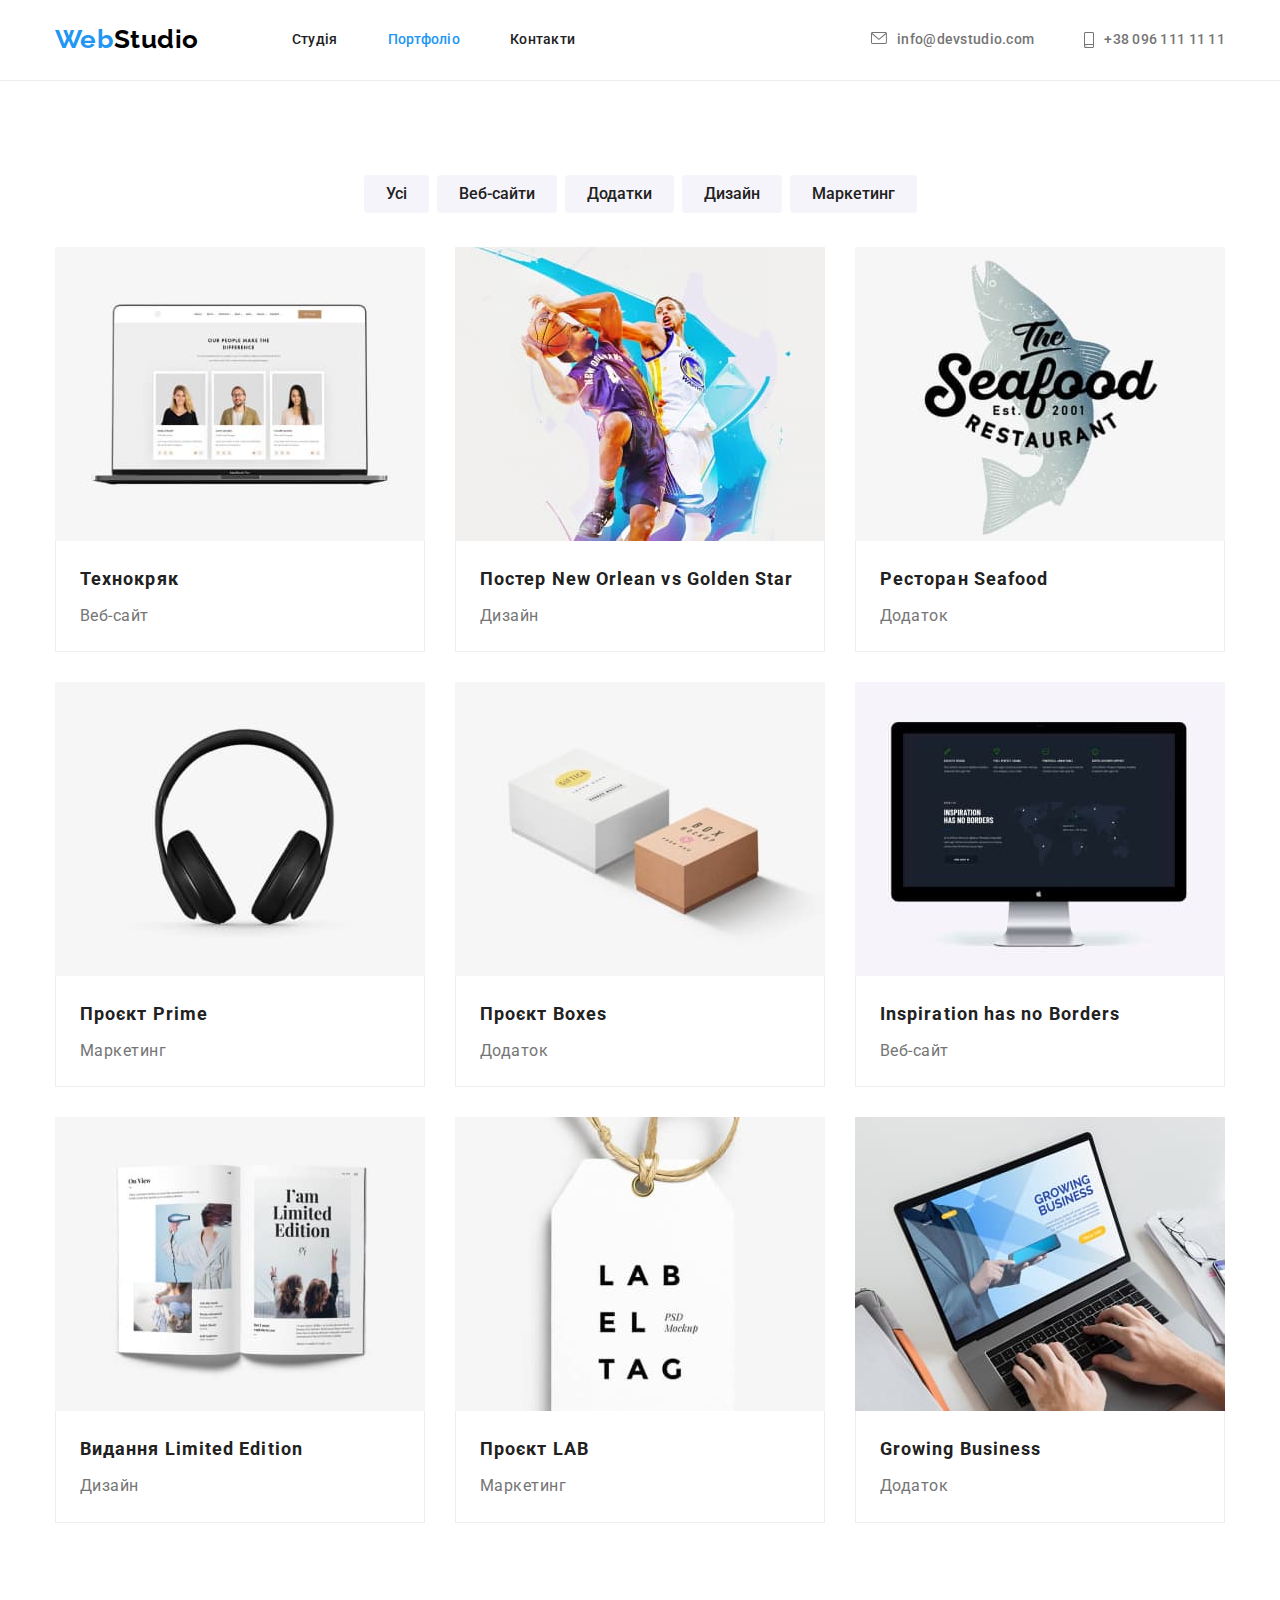
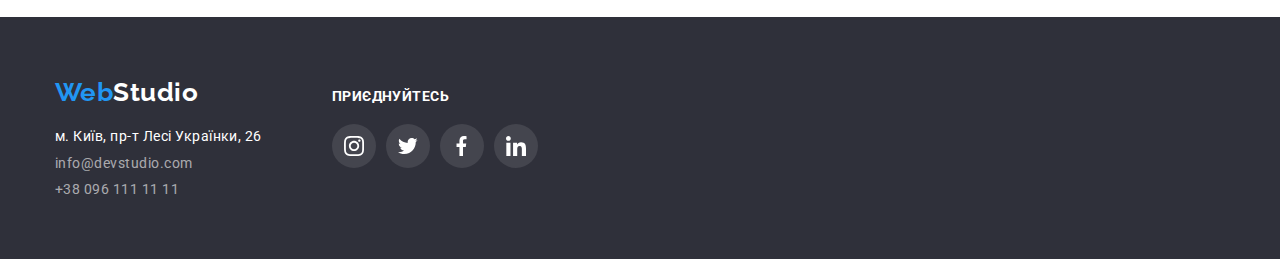
==== portfolio.html @ b22309da "Initial commit" ====
<!DOCTYPE html>
<html lang="uk">
  <head>
    <meta charset="UTF-8" />
    <meta name="viewport" content="width=device-width, initial-scale=1.0" />
    <title>Portfolio</title>
    <link rel="preconnect" href="https://fonts.googleapis.com" />
    <link rel="preconnect" href="https://fonts.gstatic.com" crossorigin />
    <link
      href="https://fonts.googleapis.com/css2?family=Raleway:wght@400;700&family=Roboto:wght@400;500;700;900&display=swap"
      rel="stylesheet"
    />
    <link
      rel="stylesheet"
      href="https://cdnjs.cloudflare.com/ajax/libs/modern-normalize/1.1.0/modern-normalize.min.css"
    />
    <link rel="stylesheet" href="css/style.css" />
  </head>
  <body>
    <header class="header">
      <!-- Site nav -->
      <nav class="container main-nav">
        <a href="./portfolio.html" class="logo list">
          <span class="color-blu">Web</span>
          <span class="color-black">Studio</span>
        </a>
        <ul class="site-nav list">
          <li class="nav"><a href="./index.html" class="link">Студія</a></li>
          <li class="nav"><a href="" class="link current">Портфоліо</a></li>
          <li class="nav"><a href="" class="link">Контакти</a></li>
        </ul>
        <!-- Contakt -->
        <ul class="contakt-nav list">
          <li class="item">
            <a class="contakt-mail" href="mailto:info@devstudio.com"
              ><svg class="mail">
                <use href="./imeges/symbol-defs.svg#icon-envelope"></use></svg
              >info@devstudio.com</a
            >
          </li>
          <li class="item">
            <a class="contakt-tel" href="tel:+380961111111">
              <svg class="tel">
                <use href="./imeges/symbol-defs.svg#icon-smartphone"></use></svg
              >+38 096 111 11 11</a
            >
          </li>
        </ul>
      </nav>
    </header>
    <main>
      <section class="container section">
        <!-- список кнопок -->
        <div class="portfolio">
          <h1 hidden>Посилання на роботи</h1>
          <ul class="list-button list">
            <li class="item">
              <button type="button" class="buttons">Усі</button>
            </li>
            <li class="item">
              <button type="button" class="buttons">Веб-сайти</button>
            </li>
            <li class="item">
              <button type="button" class="buttons">Додатки</button>
            </li>
            <li class="item">
              <button type="button" class="buttons">Дизайн</button>
            </li>
            <li class="item">
              <button type="button" class="buttons">Маркетинг</button>
            </li>
          </ul>

          <!-- Портфолио работ -->
          <ul class="card list">
            <li class="item portf-list">
              <a href="" class="card-img list"
                ><img
                  class="img-project"
                  src="./imeges/prew.jpg"
                  alt="демонстрація робіт"
                  width="370"
                />
                <div class="text-title">
                  <h2 class="card-title">Технокряк</h2>
                  <p class="card-text">Веб-сайт</p>
                </div>
              </a>
            </li>
            <li class="item portf-list">
              <a href="" class="card-img list">
                <img
                  class="img-project"
                  src="./imeges/bascet.jpg"
                  alt="постер гравців у баскетбол"
                  width="370"
                />
                <div class="text-title">
                  <h2 class="card-title">
                    Постер <span lang="en"> New Orlean vs Golden Star </span>
                  </h2>
                  <p class="card-text">Дизайн</p>
                </div>
              </a>
            </li>
            <li class="item portf-list">
              <a href="" class="card-img list">
                <img
                  class="img-project"
                  src="./imeges/seafood.jpg"
                  alt="логотип ресторану морепродуктів"
                  width="370"
                />
                <div class="text-title">
                  <h2 class="card-title">Ресторан Seafood</h2>
                  <p class="card-text list">Додаток</p>
                </div>
              </a>
            </li>
            <li class="item portf-list">
              <a href="" class="card-img list">
                <img
                  class="img-project"
                  src="./imeges/headphones.jpg"
                  alt="навушники"
                  width="370"
                />
                <div class="text-title">
                  <h2 class="card-title">Проєкт Prime</h2>
                  <p class="card-text">Маркетинг</p>
                </div>
              </a>
            </li>
            <li class="item portf-list">
              <a href="" class="card-img list">
                <img
                  class="img-project"
                  src="./imeges/box.jpg"
                  alt="дві коробки"
                  width="370"
                />
                <div class="text-title">
                  <h2 class="card-title">Проєкт Boxes</h2>
                  <p class="card-text">Додаток</p>
                </div>
              </a>
            </li>
            <li class="item portf-list">
              <a href="" class="card-img list">
                <img
                  class="img-project"
                  src="./imeges/monitor.jpg"
                  alt="монітор"
                  width="370"
                />
                <div class="text-title">
                  <h2 class="card-title">
                    <span lang="en"> Inspiration has no Borders </span>
                  </h2>
                  <p class="card-text">Веб-сайт</p>
                </div>
              </a>
            </li>
            <li class="item portf-list">
              <a href="" class="card-img list">
                <img
                  class="img-project"
                  src="./imeges/boock.jpg"
                  alt="розгорнута книга"
                  width="370"
                />
                <div class="text-title">
                  <h2 class="card-title">
                    Видання <span lang="en"> Limited Edition</span>
                  </h2>
                  <p class="card-text">Дизайн</p>
                </div>
              </a>
            </li>
            <li class="item portf-list">
              <a href="" class="card-img list">
                <img
                  class="img-project"
                  src="./imeges/label.jpg"
                  alt="логотип проекту"
                  width="370"
                />
                <div class="text-title">
                  <h2 class="card-title">Проєкт LAB</h2>
                  <p class="card-text">Маркетинг</p>
                </div>
              </a>
            </li>
            <li class="item portf-list">
              <a href="" class="card-img list">
                <img
                  class="img-project"
                  src="./imeges/noutebook.jpg"
                  alt="процюємо віддалено"
                  width="370"
                />
                <div class="text-title">
                  <h2 class="card-title">
                    <span lang="en">Growing Business</span>
                  </h2>
                  <p class="card-text">Додаток</p>
                </div>
              </a>
            </li>
          </ul>
        </div>
      </section>
    </main>
    <footer class="footer">
      <div class="container footer-container">
        <div class="contackt-wrap">
          <a class="footer-logo" href="#"
            ><span class="color-blu">Web</span
            ><span class="color-white">Studio</span></a
          >
          <address class="address">
            <ul class="list">
              <li>
                <span class="address-name"
                  >м. Київ, пр-т Лесі Українки, 26</span
                >
              </li>
              <li>
                <a href="mailto:info@devstudio.com" class="address-mail list"
                  >info@devstudio.com</a
                >
              </li>
              <li>
                <a href="tel:+380961111111" class="address-tel list"
                  >+38 096 111 11 11</a
                >
              </li>
            </ul>
          </address>
        </div>
        <div class="social-wrap">
          <p class="footer-title-social">приєднуйтесь</p>
          <ul class="footer-social list">
            <li class="footer-icon-social">
              <a class="footer-icon-link" href="#"
                ><svg class="footer-social-icon">
                  <use
                    href="./imeges/symbol-defs.svg#icon-instagram2"
                  ></use></svg
              ></a>
            </li>
            <li class="footer-icon-social">
              <a class="footer-icon-link" href="#"
                ><svg class="footer-social-icon">
                  <use href="./imeges/symbol-defs.svg#icon-twitter2"></use></svg
              ></a>
            </li>
            <li class="footer-icon-social">
              <a class="footer-icon-link" href="#"
                ><svg class="footer-social-icon">
                  <use
                    href="./imeges/symbol-defs.svg#icon-facebook2"
                  ></use></svg
              ></a>
            </li>
            <li class="footer-icon-social">
              <a class="footer-icon-link" href="#"
                ><svg class="footer-social-icon">
                  <use
                    href="./imeges/symbol-defs.svg#icon-linkedin2"
                  ></use></svg
              ></a>
            </li>
          </ul>
        </div>
      </div>
    </footer>
  </body>
</html>
---- css/style.css ----
/* 
цвет ховера текста #2196F3
главный цвет текста #212121
вторичный цвет текста #757575
цвет главного заголовка #FFFFFF
вторичный цвет фона #F5F4FA

 */
:root {
  --text-color: #000000;
  --secondary-text-color: #757575;
  --prymery-text-color: #212121;
  --accent-color: #2196f3;
  --pramery-white-color: #ffffff;
  --pramery-footer-text-color: rgba(255, 255, 255, 0.6);
  --backgroundcolor-hero: #2f303a;
  --pramery-footer-color: #2f303a;
  --secondary-backgraund-color: #f5f4fa;
  --primery-fill-color: #afb1b8;
}

/* Body */

body {
  background-color: var(--pramery-white-color);
  color: var(--prymery-text-color);

  font-family: Roboto, sans-serif;
  letter-spacing: 0.03em;
}

/* Утилиты */

h1,
h2,
h3,
h4,
h5,
h6,
p {
  margin-top: 0;
  margin-bottom: 0;
}

.list {
  margin: 0;
  padding: 0;
  list-style: none;
  text-decoration: none;
}

.container {
  width: 1200px;
  padding-left: 15px;
  padding-right: 15px;
  margin-left: auto;
  margin-right: auto;
}

.section {
  padding-top: 94px;
  padding-bottom: 94px;
}

/* header */

.header {
  border-bottom: 1px solid #ececec;
}

.logo {
  display: block;
  font-size: 0;
  padding-top: 24px;
  padding-bottom: 25px;
  margin-right: 93px;
}

.logo .color-blu {
  color: var(--accent-color);

  font-family: Raleway, sans-serif;
  font-weight: 700;
  font-size: 26px;
  line-height: 1.2;
}
.logo .color-black {
  color: var(--text-color);

  font-family: Raleway, sans-serif;
  font-weight: 700;
  font-size: 26px;
  line-height: 1.2;
}

/* Main-nav */

.main-nav {
  display: flex;
  align-items: center;
}

/* site nav */

.site-nav {
  display: flex;
}

.site-nav .nav {
  margin-right: 50px;
}
.site-nav .nav:last-child {
  margin-right: 0;
}

.site-nav .link {
  color: var(--prymery-text-color);
  padding-top: 32px;
  padding-bottom: 32px;
  display: block;

  font-weight: 500;
  font-size: 14px;
  line-height: 1.14;
  letter-spacing: 0.02em;
  text-decoration: none;
}
.site-nav .link:hover,
.site-nav .link:focus {
  color: var(--accent-color);
}
.site-nav .current {
  color: var(--accent-color);
}

.cont-list {
  display: flex;
}

.contakt-nav {
  display: flex;
  margin-left: auto;
}
.contakt-nav .item + .item {
  margin-left: 50px;
}

.contakt-nav .contakt-mail,
.contakt-nav .contakt-tel {
  fill: var(--secondary-text-color);
  color: var(--secondary-text-color);
  text-decoration: none;
  display: flex;
  text-align: center;
  padding-top: 32px;
  padding-bottom: 32px;

  font-weight: 500;
  font-size: 14px;
  line-height: 1.14;
  letter-spacing: 0.02em;
}
.contakt-nav .contakt-mail:hover,
.contakt-nav .contakt-mail:focus {
  color: var(--accent-color);
  fill: var(--accent-color);
}

.contakt-nav .contakt-tel:hover,
.contakt-nav .contakt-tel:focus {
  color: var(--accent-color);
  fill: var(--accent-color);
}

.mail {
  display: flex;
  align-items: center;
  width: 16px;
  height: 12px;
  margin-right: 10px;
}

.tel {
  display: flex;
  align-items: center;
  width: 10px;
  height: 16px;
  margin-right: 10px;
}

/* Hero */
.hero {
  max-width: 1600px;
  height: 600px;
  background-image: linear-gradient(
      to right,
      rgba(47, 48, 58, 0.4),
      rgba(47, 48, 58, 0.4)
    ),
    url(../imeges/background.jpg);
  background-position: center;
  background-size: cover;
  background-repeat: no-repeat;

  background-color: var(--backgroundcolor-hero);
  width: 100%;
  text-align: center;
  padding-top: 200px;
  padding-bottom: 200px;
}

.hero .hero-title {
  margin-bottom: 30px;
  color: var(--pramery-white-color);
  width: 696px;
  margin-left: auto;
  margin-right: auto;

  font-weight: 900;
  font-size: 44px;
  line-height: 1.36;
  letter-spacing: 0.06em;
  text-transform: uppercase;
}

.button {
  color: var(--pramery-white-color);
  background-color: var(--accent-color);
  cursor: pointer;
  box-shadow: 0px 4px 4px rgba(0, 0, 0, 0.15);
  border-radius: 4px;
  border: 0;

  font-weight: 700;
  font-size: 16px;
  line-height: 1.88;
  letter-spacing: 0.06em;
  padding: 10px 32px;
}

/* Feature */

.feature-list {
  display: flex;
}
.feature-list .item + .item {
  margin-left: 30px;
}

.feature-list .item {
  width: 270px;
}

.feature-list .title {
  margin-bottom: 10px;
  font-weight: 700;
  font-size: 14px;
  line-height: 1.14;
  text-transform: uppercase;
  text-align: left;
}

.feature-list .feature-text {
  color: var(--secondary-text-color);

  font-weight: 400;
  font-size: 14px;
  line-height: 1.7;
  text-align: left;
}

.fonts {
  display: flex;
  width: 270px;
  height: 120px;
  padding: 25px 100px;
  background-image: url(../imeges/backgr.svg);
  border-radius: 4px;
  text-align: center;
  margin-bottom: 55px;
}

/* Works */

.example {
  display: flex;
}

.example .item + .item {
  margin-left: 30px;
}
.works .works-title {
  margin-bottom: 50px;

  font-weight: 700;
  font-size: 36px;
  line-height: 1.17;
  text-align: center;
}

/* Team */

.team {
  background-color: var(--secondary-backgraund-color);
  text-align: center;
}

.team-list {
  display: flex;
}

.team-list .item + .item {
  margin-left: 30px;
}

.backgr-color {
  background-color: var(--pramery-white-color);
  box-shadow: 0px 1px 3px rgba(0, 0, 0, 0.12), 0px 1px 1px rgba(0, 0, 0, 0.14),
    0px 2px 1px rgba(0, 0, 0, 0.2);
  border-radius: 0px 0px 4px 4px;
}

.team .team-title {
  margin-bottom: 50px;

  font-weight: 700;
  font-size: 36px;
  line-height: 1.17;
  text-align: center;
}
.team .photo-team {
  margin-bottom: 30px;
}

.team .team-name {
  margin-bottom: 10px;
  font-weight: 500;
  font-size: 16px;
  line-height: 1.19;
}
.team .team-prof {
  color: var(--secondary-text-color);
  padding-bottom: 30px;

  font-weight: 400;
  font-size: 16px;
  line-height: 1.19;
}

/* Иконки на соц сети  */

.social {
  display: inline-flex;
  margin-bottom: 30px;
}

.icon-social {
  margin-right: 10px;
}
.icon-social:last-child {
  margin-right: 0;
}

.icon-link {
  display: flex;
  width: 44px;
  height: 44px;
  border-radius: 50%;
  justify-content: center;
  align-items: center;
  padding: 12px 12px;
  fill: var(--primery-fill-color);
}

.icon-link:hover,
.icon-link:focus {
  background-color: var(--accent-color);
  fill: var(--pramery-white-color);
}

.social-icon {
  display: flex;
  width: 20px;
  height: 20px;
}

/* Clients */

.title-clients {
  font-weight: 700;
  font-size: 36px;
  line-height: calc(42 / 36);
  text-align: center;
  letter-spacing: 0.03em;
  margin-bottom: 50px;

  color: var(--prymery-text-color);
}

.icon-list {
  display: flex;
}

.icon {
  display: inline-block;
  width: 106px;
  height: 60px;
  margin: 16px 32px;
  fill: var(--primery-fill-color);
}
.icon:hover {
  fill: var(--accent-color);
}

.icon-list .icon-clients {
  display: block;
  width: 170px;
  height: 92px;
  border: 1px solid #afb1b8;
  border-radius: 4px;
  margin-right: 30px;
}

.icon-list .icon-clients:last-child {
  margin-right: 0;
}

/* Footer */

.footer {
  background-color: var(--pramery-footer-color);
  display: flex;
  flex-direction: column;
  padding-top: 60px;
  padding-bottom: 60px;
}
.footer-logo {
  display: inline-block;
  margin-bottom: 20px;
  font-size: 0;
  text-decoration: none;
}
.footer-logo .color-blu {
  color: var(--accent-color);

  font-family: Raleway, sans-serif;
  font-weight: 700;
  font-size: 26px;
  line-height: 1.19;
}
.footer-logo .color-white {
  color: var(--pramery-white-color);

  font-family: Raleway, sans-serif;
  font-weight: 700;
  font-size: 26px;
  line-height: 1.19;
}

.address {
  display: flex;
  flex-direction: column;
}

.address .address-name {
  color: var(--pramery-white-color);
  margin-bottom: 9px;
  display: inline-block;

  font-style: normal;
  font-weight: 400;
  font-size: 14px;
  line-height: 1.17;
}

.address-mail {
  margin-bottom: 9px;
}

.address .address-mail,
.address-tel {
  color: var(--pramery-footer-text-color);

  display: inline-block;

  font-style: normal;
  font-weight: 400;
  font-size: 14px;
  line-height: 1.17;
}
.address-mail:hover,
.address-mail:focus {
  color: var(--accent-color);
}
.address-tel:hover,
.address-tel:focus {
  color: var(--accent-color);
}

/* footer icon */

.footer-container {
  display: flex;
  align-items: baseline;
}

.footer-title-social {
  display: flex;
  font-weight: 700;
  font-size: 14px;
  line-height: calc(16 / 14);
  letter-spacing: 0.03em;
  text-transform: uppercase;
  color: var(--pramery-white-color);
  text-align: center;
  margin-bottom: 20px;
}

.social-wrap {
  margin-left: 70px;
}

.footer-social {
  display: inline-flex;
}

.footer-icon-social {
  margin-right: 10px;
}
.footer-icon-social:last-child {
  margin-right: 0;
}

.footer-icon-link {
  display: flex;
  width: 44px;
  height: 44px;
  border-radius: 50%;
  justify-content: center;
  align-items: center;
  padding: 12px 12px;
  fill: var(--pramery-white-color);
  background-color: rgba(255, 255, 255, 0.1);
}

.footer-icon-link:hover,
.footer-icon-link:focus {
  background-color: var(--accent-color);
  fill: var(--pramery-white-color);
}

.footer-social-icon {
  display: flex;
  width: 20px;
  height: 20px;
}
/* Portfolio */

.portfolio {
  display: inline-block;
}

.list-button {
  display: flex;
  justify-content: center;
}
.list-button .item + .item {
  margin-left: 8px;
}

.list-button .buttons {
  color: var(--prymery-text-color);
  background-color: var(--secondary-backgraund-color);
  margin-bottom: 34px;
  padding: 6px 22px;
  border-radius: 4px;
  border: 0;

  font-weight: 500;
  font-size: 16px;
  line-height: 1.63;
  cursor: pointer;
}
.list-button .buttons:hover,
.list-button .buttons:focus {
  color: var(--pramery-white-color);
  background-color: var(--accent-color);
  box-shadow: 0px 3px 1px rgba(0, 0, 0, 0.1), 0px 1px 2px rgba(0, 0, 0, 0.08),
    0px 2px 2px rgba(0, 0, 0, 0.12);
}

.card {
  display: flex;
  flex-wrap: wrap;
}

.card .item {
  width: calc(100%-30px / 3);
  display: inline-block;
  margin-bottom: 30px;
  margin-right: 30px;
}

.card .item:nth-child(3n) {
  margin-right: 0px;
}

.card .item:nth-last-child(-n + 3) {
  margin-bottom: 0px;
}

.portf-list:hover,
.portf-list:focus {
  box-shadow: 0px 1px 1px rgba(0, 0, 0, 0.12), 0px 4px 4px rgba(0, 0, 0, 0.06),
    1px 4px 6px rgba(0, 0, 0, 0.16);
}

.card .img-project {
  display: block;
}

.text-title {
  border: 1px solid #eeeeee;
  border-top: none;
}

.card .card-title {
  color: var(--prymery-text-color);
  margin-bottom: 4px;
  padding-top: 20px;
  padding-left: 24px;

  font-weight: 700;
  font-size: 18px;
  line-height: 2;
  letter-spacing: 0.06em;
}
.card .card-text {
  color: var(--secondary-text-color);
  margin-bottom: 20px;
  padding-left: 24px;

  font-weight: 400;
  font-size: 16px;
  line-height: 1.88;
}
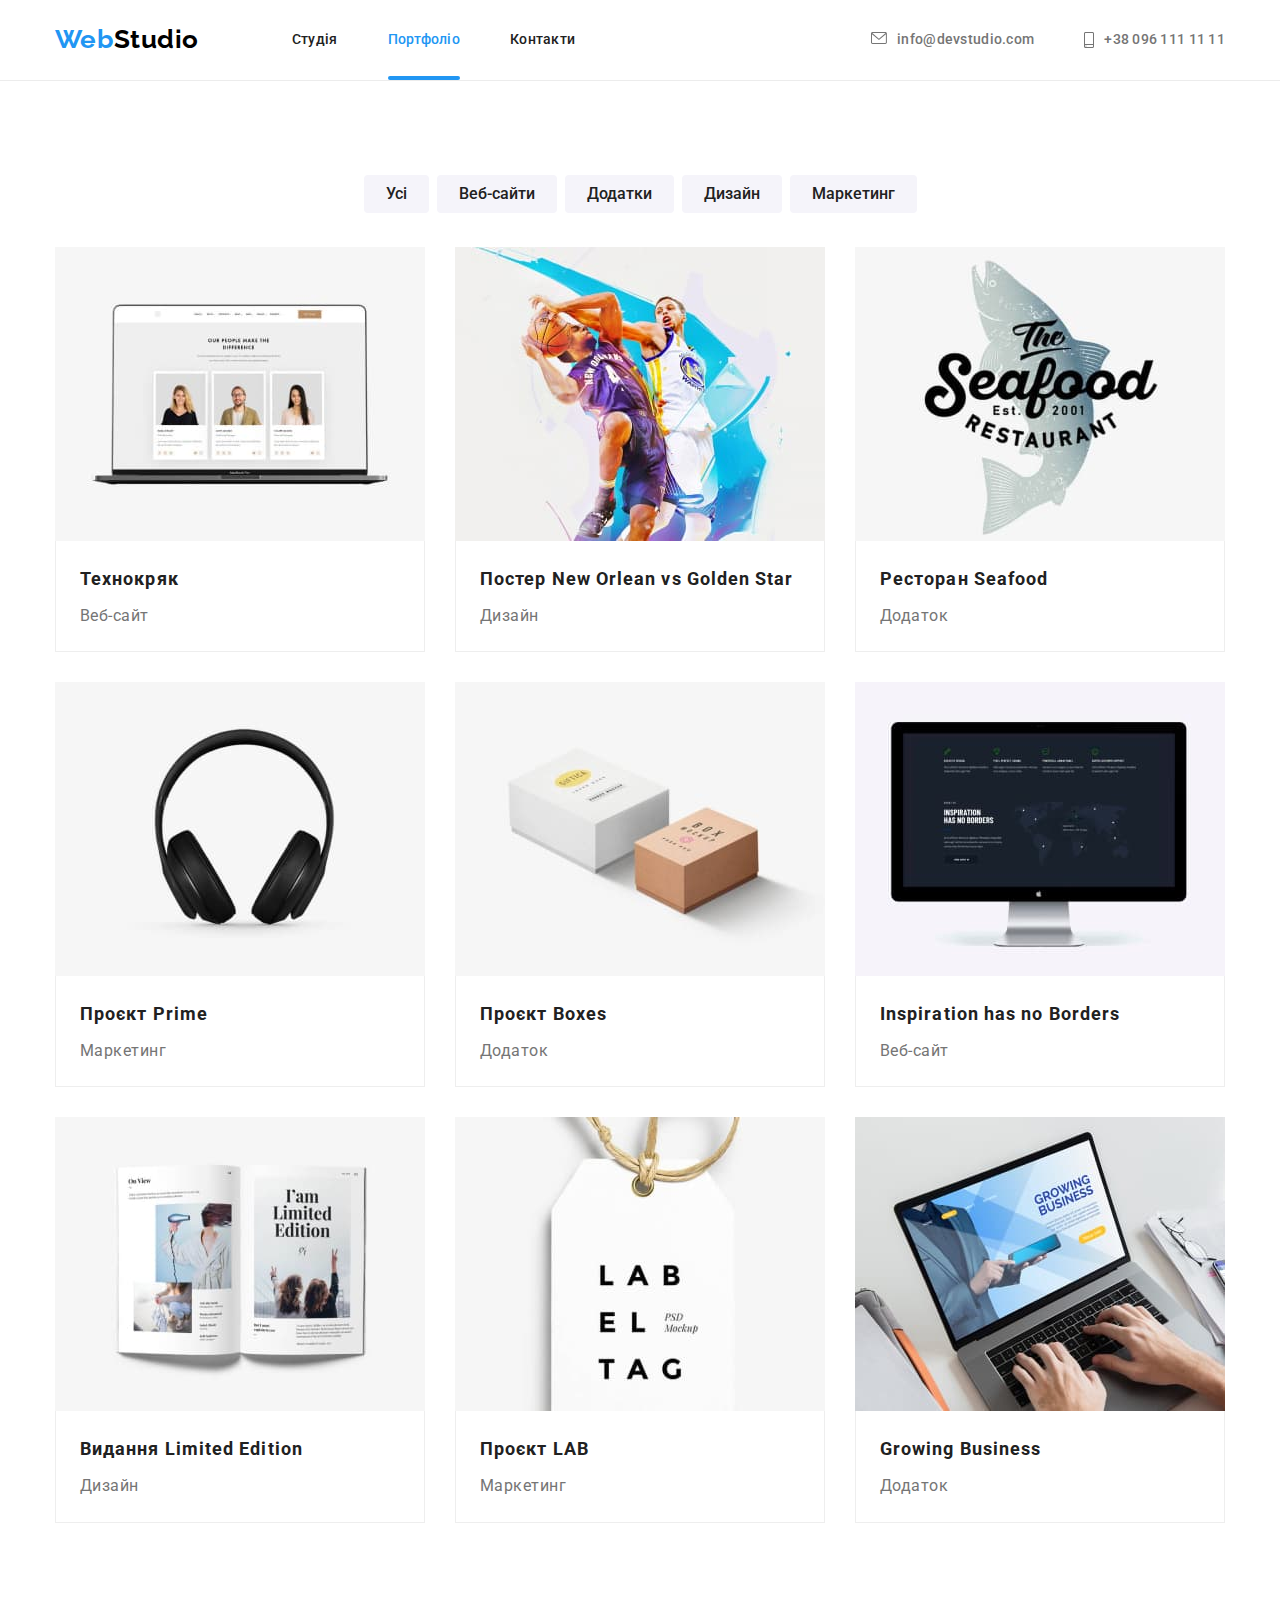
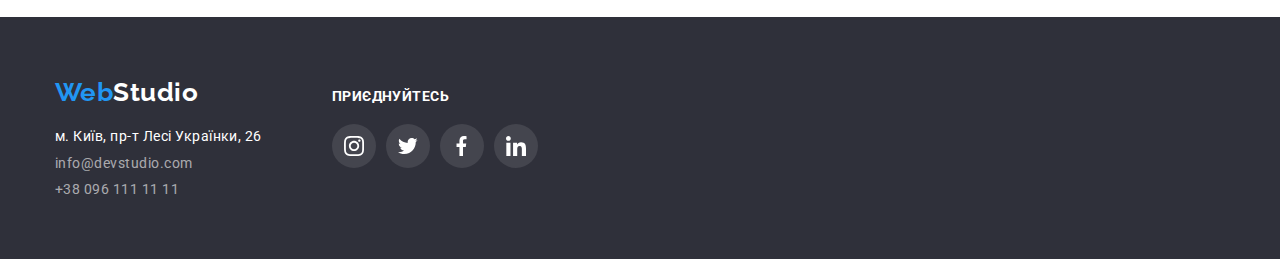
==== commit 0cffe310: "update css" ====
--- a/portfolio.html
+++ b/portfolio.html
@@ -74,13 +74,20 @@
           <!-- Портфолио работ -->
           <ul class="card list">
             <li class="item portf-list">
-              <a href="" class="card-img list"
-                ><img
-                  class="img-project"
-                  src="./imeges/prew.jpg"
-                  alt="демонстрація робіт"
-                  width="370"
-                />
+              <a href="" class="card-img list">
+                <div class="thumb">
+                  <img
+                    class="img-project"
+                    src="./imeges/prew.jpg"
+                    alt="демонстрація робіт"
+                    width="370"
+                  />
+                  <div class="overlay-text">
+                    Ресурс пропонує комплексні пропозиції з різним рівнем
+                    функціоналу та сервісів. Все це дозволить відвідувачу
+                    отримати вичерпні відомості про компанію чи приватну особу.
+                  </div>
+                </div>
                 <div class="text-title">
                   <h2 class="card-title">Технокряк</h2>
                   <p class="card-text">Веб-сайт</p>
--- a/css/style.css
+++ b/css/style.css
@@ -118,12 +118,13 @@
   padding-top: 32px;
   padding-bottom: 32px;
   display: block;
-
+  position: relative;
   font-weight: 500;
   font-size: 14px;
   line-height: 1.14;
   letter-spacing: 0.02em;
   text-decoration: none;
+  transition: color 250ms cubic-bezier(0.4, 0, 0.2, 1);
 }
 .site-nav .link:hover,
 .site-nav .link:focus {
@@ -131,6 +132,18 @@
 }
 .site-nav .current {
   color: var(--accent-color);
+}
+
+.link.current::after {
+  content: "";
+  position: absolute;
+  left: 0;
+  bottom: 0;
+  display: block;
+  width: 100%;
+  height: 4px;
+  background-color: var(--accent-color);
+  border-radius: 2px;
 }
 
 .cont-list {
@@ -159,6 +172,7 @@
   font-size: 14px;
   line-height: 1.14;
   letter-spacing: 0.02em;
+  transition: color 250ms cubic-bezier(0.4, 0, 0.2, 1);
 }
 .contakt-nav .contakt-mail:hover,
 .contakt-nav .contakt-mail:focus {
@@ -238,6 +252,59 @@
   padding: 10px 32px;
 }
 
+.backdrop-hero {
+  position: fixed;
+  top: 0;
+  left: 0;
+  width: 100%;
+  height: 100%;
+  z-index: 10;
+  transition: opacity 250ms cubic-bezier(0.4, 0, 0.2, 1),
+    visibility 250ms cubic-bezier(0.4, 0, 0.2, 1);
+}
+
+.backdrop-hero.is-hidden {
+  opacity: 0;
+  pointer-events: none;
+  visibility: hidden;
+}
+
+.modal-hero {
+  position: absolute;
+  top: 50%;
+  left: 50%;
+  transform: translate(-50%, -50%);
+
+  width: 528px;
+  height: 581px;
+  background-color: #fff;
+  border-radius: 4px;
+  box-shadow: 0px 1px 3px rgba(0, 0, 0, 0.12), 0px 1px 1px rgba(0, 0, 0, 0.14),
+    0px 2px 1px rgba(0, 0, 0, 0.2);
+}
+.clouse-modal {
+  display: flex;
+  align-items: center;
+  justify-content: center;
+  padding: 0;
+  width: 30px;
+  height: 30px;
+  position: absolute;
+  top: 8px;
+  right: 8px;
+  border-radius: 50%;
+  background: #ffffff;
+  border: 1px solid rgba(0, 0, 0, 0.1);
+  cursor: pointer;
+}
+.icon-close {
+  padding: 0;
+}
+
+.clouse-modal:hover {
+  color: var(--accent-color);
+}
+
 /* Feature */
 
 .feature-list {
@@ -296,6 +363,35 @@
   font-size: 36px;
   line-height: 1.17;
   text-align: center;
+}
+
+.imeges-thumb {
+  position: relative;
+}
+
+.images-text {
+  position: absolute;
+  padding: 27px;
+
+  font-weight: 700;
+  font-size: 14px;
+  line-height: calc(16 / 14);
+  text-align: center;
+  letter-spacing: 0.03em;
+  text-transform: uppercase;
+}
+
+.img-fonts {
+  position: absolute;
+
+  bottom: 0;
+  right: 0;
+  left: 0;
+
+  height: 70px;
+  background-color: rgba(47, 48, 58, 0.8);
+
+  color: var(--pramery-white-color);
 }
 
 /* Team */
@@ -370,6 +466,8 @@
   align-items: center;
   padding: 12px 12px;
   fill: var(--primery-fill-color);
+  transition: color 250ms cubic-bezier(0.4, 0, 0.2, 1),
+    background-color 250ms cubic-bezier(0.4, 0, 0.2, 1);
 }
 
 .icon-link:hover,
@@ -487,6 +585,7 @@
   font-weight: 400;
   font-size: 14px;
   line-height: 1.17;
+  transition: color 250ms cubic-bezier(0.4, 0, 0.2, 1);
 }
 .address-mail:hover,
 .address-mail:focus {
@@ -541,6 +640,8 @@
   padding: 12px 12px;
   fill: var(--pramery-white-color);
   background-color: rgba(255, 255, 255, 0.1);
+  transition: color 250ms cubic-bezier(0.4, 0, 0.2, 1),
+    background-color 250ms cubic-bezier(0.4, 0, 0.2, 1);
 }
 
 .footer-icon-link:hover,
@@ -580,6 +681,8 @@
   font-size: 16px;
   line-height: 1.63;
   cursor: pointer;
+  transition: color 250ms cubic-bezier(0.4, 0, 0.2, 1),
+    background-color 250ms cubic-bezier(0.4, 0, 0.2, 1);
 }
 .list-button .buttons:hover,
 .list-button .buttons:focus {
@@ -609,11 +712,20 @@
   margin-bottom: 0px;
 }
 
+/* .portf-list {
+  width: 370px;
+  
+} */
+
 .portf-list:hover,
 .portf-list:focus {
   box-shadow: 0px 1px 1px rgba(0, 0, 0, 0.12), 0px 4px 4px rgba(0, 0, 0, 0.06),
     1px 4px 6px rgba(0, 0, 0, 0.16);
 }
+
+/* .descript {
+  position: relative;
+} */
 
 .card .img-project {
   display: block;
@@ -644,3 +756,34 @@
   font-size: 16px;
   line-height: 1.88;
 }
+
+.thumb {
+  position: relative;
+  overflow: hidden;
+}
+
+.overlay-text {
+  position: absolute;
+  width: 100%;
+  height: 100%;
+  top: 0;
+  left: 0;
+  padding: 63px 24px;
+  font-weight: 400;
+  font-size: 18px;
+  line-height: 1.55;
+  overflow: auto;
+  color: var(--pramery-white-color);
+  background-color: rgba(33, 150, 243, 0.9);
+  transform: translateY(100%);
+  transition: transform 250ms cubic-bezier (0.4, 0, 0.2, 1);
+}
+
+.card-img {
+  display: block;
+}
+
+.card-img:hover .overlay-text,
+.card-img:focus .overlay-text {
+  transform: translateY(0);
+}
